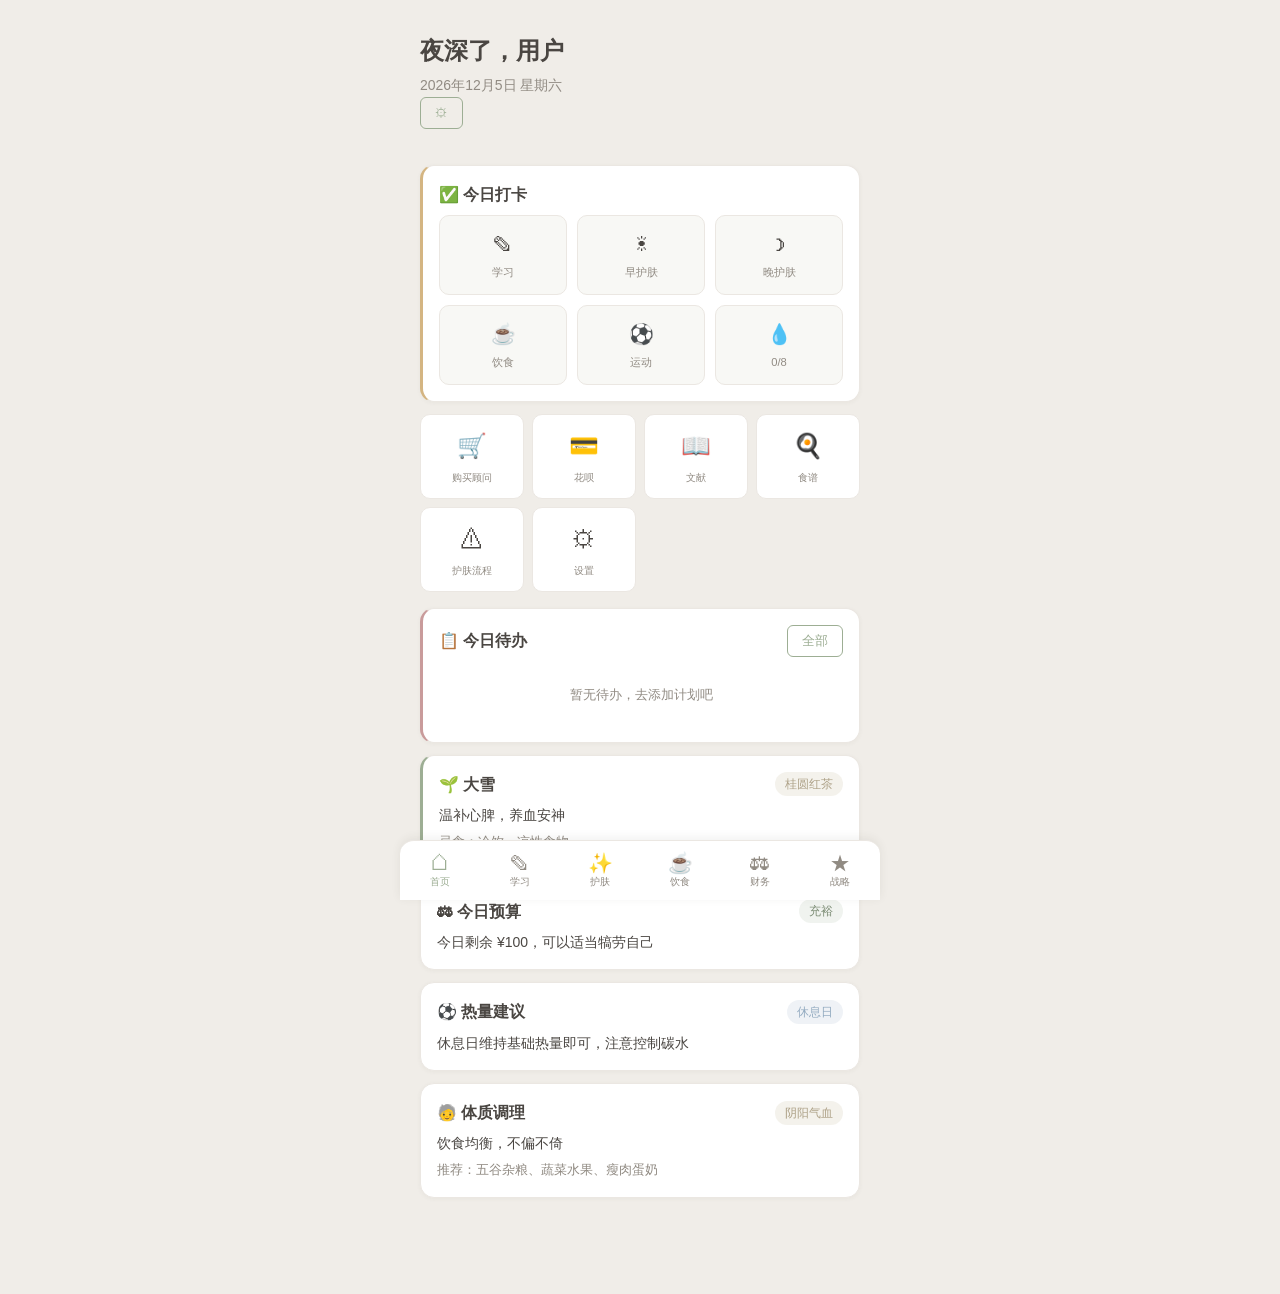
==== index.html @ eb261785 "Update workbench: content data + renderer + sw v8" ====
<!DOCTYPE html>
<html lang="zh-CN">
<head>
  <meta charset="UTF-8">
  <meta name="viewport" content="width=device-width, initial-scale=1.0, maximum-scale=1.0, user-scalable=no, viewport-fit=cover">
  <meta name="theme-color" content="#9DAE94">
  <meta name="apple-mobile-web-app-capable" content="yes">
  <meta name="apple-mobile-web-app-status-bar-style" content="default">
  <meta name="apple-mobile-web-app-title" content="工作台">
  <meta name="description" content="个人生活管理工作台 - 集成学习、护肤、饮食、运动、财务与战略规划">
  <link rel="manifest" href="./manifest.json">
  <link rel="icon" type="image/svg+xml" href="data:image/svg+xml,%3Csvg xmlns='http://www.w3.org/2000/svg' viewBox='0 0 192 192'%3E%3Crect width='192' height='192' rx='40' fill='%239DAE94'/%3E%3Cpath d='M96 40 L96 152' stroke='white' stroke-width='8' stroke-linecap='round'/%3E%3Cpath d='M60 76 L96 40 L132 76' stroke='white' stroke-width='8' stroke-linecap='round' stroke-linejoin='round' fill='none'/%3E%3Cpath d='M52 120 L140 120' stroke='white' stroke-width='8' stroke-linecap='round'/%3E%3C/svg%3E">
  <link rel="apple-touch-icon" href="data:image/svg+xml,%3Csvg xmlns='http://www.w3.org/2000/svg' viewBox='0 0 192 192'%3E%3Crect width='192' height='192' rx='40' fill='%239DAE94'/%3E%3Cpath d='M96 40 L96 152' stroke='white' stroke-width='8' stroke-linecap='round'/%3E%3Cpath d='M60 76 L96 40 L132 76' stroke='white' stroke-width='8' stroke-linecap='round' stroke-linejoin='round' fill='none'/%3E%3Cpath d='M52 120 L140 120' stroke='white' stroke-width='8' stroke-linecap='round'/%3E%3C/svg%3E">
  <title>个人工作台</title>
  <link rel="stylesheet" href="./style.css">
</head>
<body>
  <div id="app">
    <div id="app-content"></div>
    <div id="nav-container"></div>
  </div>
  <script src="content-data.js"></script>
  <script src="content-renderer.js"></script>
  <script src="./app.js"></script>
</body>
</html>
---- style.css ----
﻿/**
 * ========================================
 * 个人工作台 PWA - 全局样式（莫兰迪色系）
 * ========================================
 */

/* ============================================
   1. CSS变量 & 基础重置
   ============================================ */
:root {
  /* 莫兰迪浅色系 - 柔和淡雅 */
  --color-primary: #9DAE94;
  --color-primary-light: #B8C7B1;
  --color-primary-dark: #7A8B73;
  --color-primary-alpha: rgba(157, 174, 148, 0.1);
  --color-secondary: #C9BDA1;
  --color-secondary-light: #D9D0BB;
  --color-secondary-dark: #AEA288;
  --color-bg: #F8F8F5;
  --color-card: #FFFFFF;
  --color-text: #4A4642;
  --color-text-secondary: #918B83;
  --color-border: #EBE7E2;
  --color-success: #9DAE94;
  --color-warning: #D4B582;
  --color-danger: #C99B9B;
  --color-info: #92AAC0;
  --radius-card: 14px;
  --radius-normal: 10px;
  --radius-small: 6px;
  --shadow-sm: 0 1px 4px rgba(74,70,66,0.05);
  --shadow-md: 0 4px 14px rgba(74,70,66,0.07);
  --shadow-lg: 0 8px 28px rgba(74,70,66,0.1);
  --font-family: -apple-system, BlinkMacSystemFont, 'Segoe UI', 'PingFang SC',
    'Hiragino Sans GB', 'Microsoft YaHei', 'Helvetica Neue', Helvetica,
    Arial, sans-serif;
  --nav-height: 60px;
  --header-height: 56px;
}

*,
*::before,
*::after {
  box-sizing: border-box;
  margin: 0;
  padding: 0;
}

html {
  font-size: 16px;
  -webkit-text-size-adjust: 100%;
  -webkit-tap-highlight-color: transparent;
  -webkit-overflow-scrolling: touch;
}

body {
  font-family: var(--font-family);
  color: var(--color-text);
  background-color: var(--color-bg);
  line-height: 1.6;
  min-height: 100vh;
  overflow-x: hidden;
  -webkit-font-smoothing: antialiased;
  -moz-osx-font-smoothing: grayscale;
  /* vivo 手机触控优化 */
  overscroll-behavior-y: contain;
  -webkit-user-select: none;
  user-select: none;
}

/* 允许输入框选中文字 */
input, textarea, select {
  -webkit-user-select: auto;
  user-select: auto;
}

/* ============================================
   2. 应用容器 & 布局
   ============================================ */
#app-content {
  padding: 16px;
  padding-bottom: calc(var(--nav-height) + 24px);
  max-width: 480px;
  margin: 0 auto;
  min-height: calc(100vh - var(--nav-height));
}

.page {
  animation: fadeIn 0.25s ease;
}

@keyframes fadeIn {
  from { opacity: 0; transform: translateY(8px); }
  to   { opacity: 1; transform: translateY(0); }
}

/* ============================================
   3. 页面头部
   ============================================ */
.page-header {
  display: flex;
  align-items: center;
  justify-content: space-between;
  margin-bottom: 16px;
  padding: 8px 0;
}

.page-header h2 {
  font-size: 1.25rem;
  font-weight: 600;
  color: var(--color-text);
}

.home-header {
  margin-bottom: 20px;
  padding: 16px 0;
}

.greeting h2 {
  font-size: 1.5rem;
  font-weight: 600;
  color: var(--color-text);
  margin-bottom: 4px;
}

.date-text {
  color: var(--color-text-secondary);
  font-size: 0.875rem;
}

/* ============================================
   4. 卡片样式
   ============================================ */
.card {
  background: var(--color-card);
  border-radius: var(--radius-card);
  padding: 16px;
  margin-bottom: 12px;
  box-shadow: var(--shadow-sm);
  border: 1px solid var(--color-border);
  transition: box-shadow 0.2s ease;
}

.card:active {
  box-shadow: var(--shadow-md);
}

.card-header {
  display: flex;
  align-items: center;
  justify-content: space-between;
  margin-bottom: 8px;
}

.card-title {
  font-size: 1rem;
  font-weight: 600;
  color: var(--color-text);
}

.card-desc {
  font-size: 0.875rem;
  color: var(--color-text);
  line-height: 1.5;
}

.card-note {
  font-size: 0.8rem;
  color: var(--color-text-secondary);
  margin-top: 6px;
}

.card-list {
  display: flex;
  flex-direction: column;
  gap: 12px;
}

/* ============================================
   5. 统计卡片
   ============================================ */
.stat-cards {
  display: grid;
  grid-template-columns: repeat(3, 1fr);
  gap: 10px;
  margin-bottom: 16px;
}

.stat-card {
  background: var(--color-card);
  border-radius: var(--radius-card);
  padding: 14px 10px;
  text-align: center;
  box-shadow: var(--shadow-sm);
  border: 1px solid var(--color-border);
}

.stat-value {
  font-size: 1.375rem;
  font-weight: 700;
  color: var(--color-primary);
  margin-bottom: 4px;
}

.stat-income {
  color: var(--color-primary);
}

.stat-expense {
  color: var(--color-danger);
}

.stat-over {
  color: var(--color-danger) !important;
}

.stat-label {
  font-size: 0.75rem;
  color: var(--color-text-secondary);
}

.stat-bar {
  width: 100%;
  height: 4px;
  background: var(--color-border);
  border-radius: 2px;
  margin-top: 8px;
  overflow: hidden;
}

.stat-bar-fill {
  height: 100%;
  background: var(--color-primary);
  border-radius: 2px;
  transition: width 0.3s ease;
}

/* ============================================
   6. 记录卡片
   ============================================ */
.record-card {
  position: relative;
}

.record-header {
  display: flex;
  align-items: center;
  justify-content: space-between;
  margin-bottom: 6px;
}

.record-title {
  font-size: 0.95rem;
  font-weight: 600;
  color: var(--color-text);
}

.record-title.done {
  text-decoration: line-through;
  color: var(--color-text-secondary);
}

.record-content {
  font-size: 0.85rem;
  color: var(--color-text-secondary);
  line-height: 1.5;
}

.record-date {
  font-size: 0.75rem;
  color: var(--color-text-secondary);
}

.record-amount {
  font-size: 1rem;
  font-weight: 600;
}

.amount-income {
  color: var(--color-primary);
}

.amount-expense {
  color: var(--color-danger);
}

.record-tags {
  display: flex;
  flex-wrap: wrap;
  gap: 6px;
  margin-top: 8px;
}

.record-note {
  font-size: 0.8rem;
  color: var(--color-text-secondary);
  margin-top: 6px;
  padding-top: 6px;
  border-top: 1px dashed var(--color-border);
}

/* ============================================
   7. 标签颜色（莫兰迪色调）
   ============================================ */
.tag {
  display: inline-block;
  padding: 3px 10px;
  border-radius: 20px;
  font-size: 0.75rem;
  font-weight: 500;
  line-height: 1.5;
  white-space: nowrap;
}

/* 茶饮/节气标签 */
.tag-tea {
  background: rgba(201, 189, 161, 0.2);
  color: var(--color-secondary-dark);
}

/* 皮肤状态标签 */
.tag-skin {
  background: rgba(201, 155, 155, 0.18);
  color: #B89090;
}

.tag-skin-condition {
  background: var(--color-border);
  color: var(--color-text-secondary);
  cursor: pointer;
  transition: all 0.2s;
}

.tag-skin-condition:hover,
.tag-skin-condition.active {
  background: rgba(201, 155, 155, 0.2);
  color: var(--color-danger);
}

.tag-skin-condition-small {
  background: rgba(201, 155, 155, 0.15);
  color: #B89090;
}

/* 学习标签 */
.tag-study {
  background: rgba(146, 170, 192, 0.15);
  color: var(--color-info);
}

.tag-progress {
  background: rgba(157, 174, 148, 0.15);
  color: var(--color-primary-dark);
}

/* 运动/热量标签 */
.tag-exercise {
  background: rgba(157, 174, 148, 0.15);
  color: var(--color-primary-dark);
}

.tag-cal {
  background: rgba(212, 181, 130, 0.15);
  color: var(--color-warning);
}

/* 饮水标签 */
.tag-water {
  background: rgba(146, 170, 192, 0.15);
  color: var(--color-info);
}

/* 财务标签 */
.tag-expense {
  background: rgba(201, 155, 155, 0.15);
  color: var(--color-danger);
}

.tag-income {
  background: rgba(157, 174, 148, 0.15);
  color: var(--color-primary-dark);
}

.tag-category {
  background: var(--color-border);
  color: var(--color-text-secondary);
}

.tag-date-small {
  background: rgba(235, 231, 226, 0.5);
  color: var(--color-text-secondary);
}

/* 预算状态标签 */
.tag-good {
  background: rgba(157, 174, 148, 0.15);
  color: var(--color-primary-dark);
}

.tag-normal {
  background: rgba(146, 170, 192, 0.15);
  color: var(--color-info);
}

.tag-caution {
  background: rgba(212, 181, 130, 0.15);
  color: var(--color-warning);
}

.tag-warning {
  background: rgba(201, 155, 155, 0.15);
  color: var(--color-danger);
}

/* 体质标签 */
.tag-constitution {
  background: rgba(201, 189, 161, 0.2);
  color: var(--color-secondary-dark);
}

/* 信息标签 */
.tag-info {
  background: rgba(146, 170, 192, 0.15);
  color: var(--color-info);
}

/* 优先级标签 */
.tag-priority-high {
  background: rgba(201, 155, 155, 0.15);
  color: var(--color-danger);
}

.tag-priority-medium {
  background: rgba(212, 181, 130, 0.15);
  color: var(--color-warning);
}

.tag-priority-low {
  background: rgba(157, 174, 148, 0.15);
  color: var(--color-primary-dark);
}

/* 标签组 */
.tag-group {
  display: flex;
  flex-wrap: wrap;
  gap: 8px;
  margin-top: 10px;
}

/* ============================================
   8. 按钮样式
   ============================================ */
.btn {
  display: inline-flex;
  align-items: center;
  justify-content: center;
  gap: 4px;
  padding: 10px 20px;
  border: none;
  border-radius: var(--radius-normal);
  font-size: 0.875rem;
  font-weight: 500;
  cursor: pointer;
  transition: all 0.2s ease;
  font-family: var(--font-family);
  line-height: 1.4;
  white-space: nowrap;
  user-select: none;
}

.btn:active {
  transform: scale(0.97);
}

.btn-sm {
  padding: 6px 14px;
  font-size: 0.8rem;
  border-radius: var(--radius-small);
}

.btn-primary {
  background: var(--color-primary);
  color: #FFFFFF;
}

.btn-primary:hover {
  background: var(--color-primary-dark);
}

.btn-default {
  background: var(--color-bg);
  color: var(--color-text);
  border: 1px solid var(--color-border);
}

.btn-default:hover {
  background: var(--color-border);
}

.btn-outline {
  background: transparent;
  color: var(--color-primary);
  border: 1px solid var(--color-primary);
}

.btn-outline:hover {
  background: var(--color-primary-alpha);
}

.btn-danger {
  background: var(--color-danger);
  color: #FFFFFF;
}

.btn-danger:hover {
  background: #B07878;
}

.btn-delete {
  background: none;
  border: none;
  color: var(--color-text-secondary);
  font-size: 1rem;
  cursor: pointer;
  padding: 4px 8px;
  border-radius: var(--radius-small);
  transition: color 0.2s;
  font-family: var(--font-family);
}

.btn-delete:hover {
  color: var(--color-danger);
}

/* ============================================
   9. 输入框 / 表单样式
   ============================================ */
.form-group {
  margin-bottom: 14px;
}

.form-label {
  display: block;
  font-size: 0.85rem;
  font-weight: 500;
  color: var(--color-text);
  margin-bottom: 6px;
}

.form-label .required {
  color: var(--color-danger);
}

.form-control {
  width: 100%;
  padding: 10px 14px;
  border: 1px solid var(--color-border);
  border-radius: var(--radius-normal);
  font-size: 0.875rem;
  color: var(--color-text);
  background: var(--color-bg);
  font-family: var(--font-family);
  transition: border-color 0.2s, box-shadow 0.2s;
  outline: none;
  -webkit-appearance: none;
}

.form-control:focus {
  border-color: var(--color-primary);
  box-shadow: 0 0 0 3px var(--color-primary-alpha);
}

.form-control::placeholder {
  color: var(--color-text-secondary);
  opacity: 0.6;
}

select.form-control {
  cursor: pointer;
}

textarea.form-control {
  resize: vertical;
  min-height: 60px;
}

/* ============================================
   10. 底部导航栏
   ============================================ */
.bottom-nav {
  position: fixed;
  bottom: 0;
  left: 0;
  right: 0;
  height: var(--nav-height);
  background: var(--color-card);
  display: flex;
  align-items: center;
  justify-content: space-around;
  box-shadow: 0 -2px 10px rgba(61,58,54,0.08);
  border-top: 1px solid var(--color-border);
  z-index: 1000;
  padding-bottom: env(safe-area-inset-bottom, 0);
}

.nav-item {
  display: flex;
  flex-direction: column;
  align-items: center;
  justify-content: center;
  gap: 3px;
  flex: 1;
  height: 100%;
  cursor: pointer;
  transition: all 0.2s ease;
  color: var(--color-text-secondary);
  text-decoration: none;
  -webkit-tap-highlight-color: transparent;
}

.nav-item:active {
  transform: scale(0.92);
}

.nav-item.active {
  color: var(--color-primary);
}

.nav-icon {
  font-size: 1.25rem;
  line-height: 1;
}

.nav-label {
  font-size: 0.65rem;
  font-weight: 500;
  line-height: 1.2;
}

/* ============================================
   11. Toast 提示
   ============================================ */
.toast-container {
  position: fixed;
  top: 16px;
  left: 50%;
  transform: translateX(-50%);
  z-index: 10000;
  display: flex;
  flex-direction: column;
  align-items: center;
  gap: 8px;
  pointer-events: none;
  max-width: 480px;
  width: 90%;
}

.toast {
  display: flex;
  align-items: center;
  gap: 8px;
  padding: 12px 20px;
  border-radius: var(--radius-normal);
  background: var(--color-card);
  box-shadow: var(--shadow-lg);
  font-size: 0.875rem;
  color: var(--color-text);
  pointer-events: auto;
  opacity: 0;
  transform: translateY(-12px);
  transition: all 0.3s ease;
  border-left: 4px solid var(--color-info);
}

.toast.show {
  opacity: 1;
  transform: translateY(0);
}

.toast-success {
  border-left-color: var(--color-success);
}

.toast-error {
  border-left-color: var(--color-danger);
}

.toast-warning {
  border-left-color: var(--color-warning);
}

.toast-info {
  border-left-color: var(--color-info);
}

.toast-icon {
  font-size: 1rem;
  flex-shrink: 0;
}

.toast-text {
  line-height: 1.4;
}

/* ============================================
   12. Modal 弹窗
   ============================================ */
.modal-overlay {
  position: fixed;
  top: 0;
  left: 0;
  right: 0;
  bottom: 0;
  background: rgba(61, 58, 54, 0.45);
  z-index: 9000;
  display: flex;
  align-items: center;
  justify-content: center;
  padding: 20px;
  opacity: 0;
  transition: opacity 0.25s ease;
}

.modal-overlay.show {
  opacity: 1;
}

.modal-box {
  background: var(--color-card);
  border-radius: var(--radius-card);
  width: 100%;
  max-width: 380px;
  max-height: 80vh;
  overflow-y: auto;
  box-shadow: var(--shadow-lg);
  transform: scale(0.92) translateY(20px);
  transition: transform 0.25s ease;
}

.modal-overlay.show .modal-box {
  transform: scale(1) translateY(0);
}

.modal-header {
  display: flex;
  align-items: center;
  justify-content: space-between;
  padding: 16px 20px 12px;
  border-bottom: 1px solid var(--color-border);
}

.modal-title {
  font-size: 1.05rem;
  font-weight: 600;
  color: var(--color-text);
}

.modal-close {
  background: none;
  border: none;
  font-size: 1.5rem;
  color: var(--color-text-secondary);
  cursor: pointer;
  padding: 0 4px;
  line-height: 1;
  transition: color 0.2s;
}

.modal-close:hover {
  color: var(--color-text);
}

.modal-body {
  padding: 16px 20px;
  font-size: 0.9rem;
  line-height: 1.6;
  color: var(--color-text);
}

.modal-footer {
  display: flex;
  justify-content: flex-end;
  gap: 10px;
  padding: 12px 20px 16px;
  border-top: 1px solid var(--color-border);
}

.modal-danger .modal-footer {
  flex-direction: row-reverse;
}

.modal-form .form-group:first-child {
  margin-top: 0;
}

.modal-form .form-group:last-child {
  margin-bottom: 0;
}

/* ============================================
   13. 进度条
   ============================================ */
.progress-bar {
  width: 100%;
  height: 8px;
  background: var(--color-border);
  border-radius: 4px;
  overflow: hidden;
  margin-top: 10px;
}

.progress-fill {
  height: 100%;
  background: linear-gradient(90deg, var(--color-primary-light), var(--color-primary));
  border-radius: 4px;
  transition: width 0.4s ease;
}

/* ============================================
   14. 里程碑 & 计划卡片
   ============================================ */
.milestone-card {
  position: relative;
}

.milestone-list {
  list-style: none;
  margin-top: 10px;
  padding: 0;
}

.milestone-list li {
  padding: 6px 0;
  font-size: 0.85rem;
  color: var(--color-text-secondary);
  border-bottom: 1px dashed var(--color-border);
}

.milestone-list li:last-child {
  border-bottom: none;
}

.milestone-list li.done {
  text-decoration: line-through;
  opacity: 0.6;
}

.plan-card {
  display: flex;
  align-items: flex-start;
  gap: 12px;
}

.plan-check {
  font-size: 1.25rem;
  color: var(--color-text-secondary);
  cursor: pointer;
  flex-shrink: 0;
  padding-top: 2px;
  user-select: none;
  transition: color 0.2s;
}

.plan-check:hover {
  color: var(--color-primary);
}

.plan-content {
  flex: 1;
  min-width: 0;
}

.plan-content .record-tags {
  margin-top: 6px;
}

/* ============================================
   15. 空状态
   ============================================ */
.empty-state {
  text-align: center;
  padding: 40px 20px;
  color: var(--color-text-secondary);
  font-size: 0.875rem;
}

.empty-state::before {
  content: '';
  display: block;
  width: 64px;
  height: 64px;
  margin: 0 auto 16px;
  background: var(--color-border);
  border-radius: 50%;
  opacity: 0.5;
}

/* ============================================
   16. 饮食 - 用餐项
   ============================================ */
.meal-item {
  display: flex;
  align-items: center;
  gap: 10px;
  padding: 6px 0;
  font-size: 0.85rem;
  border-bottom: 1px solid rgba(235, 231, 226, 0.5);
}

.meal-item:last-child {
  border-bottom: none;
}

.meal-time {
  flex-shrink: 0;
  color: var(--color-text-secondary);
  font-size: 0.8rem;
  min-width: 70px;
}

.meal-foods {
  flex: 1;
  min-width: 0;
  color: var(--color-text);
}

.meal-cal {
  flex-shrink: 0;
  color: var(--color-warning);
  font-weight: 500;
  font-size: 0.8rem;
}

/* ============================================
   17. 联动建议
   ============================================ */
.advice-box {
  margin-top: 12px;
  padding: 12px;
  background: var(--color-primary-alpha);
  border-radius: var(--radius-normal);
  font-size: 0.85rem;
  line-height: 1.8;
  color: var(--color-text);
}

.advice-box strong {
  color: var(--color-primary-dark);
}

/* ============================================
   18. 战略导航
   ============================================ */
.strategy-nav {
  display: grid;
  grid-template-columns: repeat(2, 1fr);
  gap: 10px;
  margin-bottom: 20px;
}

.strategy-nav .btn {
  padding: 12px 10px;
  font-size: 0.85rem;
}

/* ============================================
   19. 空白页头部（首页特殊样式）
   ============================================ */
.home-page .card:first-child {
  border-left: 3px solid var(--color-secondary);
}

.home-page .card:nth-child(2) {
  border-left: 3px solid var(--color-warning);
}

.home-page .card:nth-child(3) {
  border-left: 3px solid var(--color-info);
}

.home-page .card:nth-child(4) {
  border-left: 3px solid var(--color-danger);
}

.home-page .card:nth-child(5) {
  border-left: 3px solid var(--color-primary);
}

/* ============================================
   20. 滚动条美化
   ============================================ */
::-webkit-scrollbar {
  width: 4px;
}

::-webkit-scrollbar-track {
  background: transparent;
}

::-webkit-scrollbar-thumb {
  background: var(--color-border);
  border-radius: 2px;
}

::-webkit-scrollbar-thumb:hover {
  background: var(--color-text-secondary);
}

/* ============================================
   21. 响应式 / 移动端适配
   ============================================ */
@media (max-width: 480px) {
  #app-content {
    padding: 12px;
  }

  .stat-cards {
    gap: 8px;
  }

  .stat-card {
    padding: 10px 6px;
  }

  .stat-value {
    font-size: 1.1rem;
  }

  .card {
    padding: 14px;
  }

  .nav-label {
    font-size: 0.6rem;
  }

  .modal-box {
    max-width: 100%;
  }
}

@media (min-width: 481px) {
  body {
    background: #F0EDE8;
  }

  #app-content {
    padding: 20px;
  }

  .bottom-nav {
    max-width: 480px;
    left: 50%;
    transform: translateX(-50%);
    border-radius: var(--radius-card) var(--radius-card) 0 0;
  }
}

/* ============================================
   21b. 高分屏适配（vivo S30 Pro mini 1.5K等）
   ============================================ */
@media (-webkit-min-device-pixel-ratio: 2.5), (min-resolution: 240dpi) {
  .stat-value {
    font-weight: 700;
  }

  .card {
    border-width: 0.5px;
  }

  .form-control {
    border-width: 0.5px;
  }

  .comparison-table-wide {
    min-width: 540px;
  }

  .cmp-cell {
    min-width: 95px;
  }
}

/* ============================================
   22. 安全区域适配（刘海屏/挖孔屏 - vivo等）
   ============================================ */
@supports (padding: env(safe-area-inset-bottom)) {
  .bottom-nav {
    padding-bottom: env(safe-area-inset-bottom);
    height: calc(var(--nav-height) + env(safe-area-inset-bottom));
  }

  #app-content {
    padding-bottom: calc(var(--nav-height) + env(safe-area-inset-bottom) + 24px);
  }
}

/* 顶部安全区域适配（状态栏） */
@supports (padding-top: env(safe-area-inset-top)) {
  #app-content {
    padding-top: calc(16px + env(safe-area-inset-top));
  }

  .toast-container {
    top: calc(16px + env(safe-area-inset-top));
  }
}

/* ============================================
   23. 辅助类
   ============================================ */
.text-center { text-align: center; }
.text-right  { text-align: right; }
.text-muted  { color: var(--color-text-secondary); }
.mt-8  { margin-top: 8px; }
.mt-16 { margin-top: 16px; }
.mb-8  { margin-bottom: 8px; }
.mb-16 { margin-bottom: 16px; }
.gap-8 { gap: 8px; }
.flex  { display: flex; }
.flex-col { flex-direction: column; }
.items-center { align-items: center; }
.justify-between { justify-content: space-between; }
.flex-1 { flex: 1; }


/* ============================================
   24. 引导页样式
   ============================================ */
.onboarding-page {
  max-width: 480px;
  margin: 0 auto;
}

.onboarding-hero {
  text-align: center;
  padding: 32px 16px 24px;
}

.onboarding-icon {
  font-size: 3rem;
  margin-bottom: 12px;
}

.onboarding-hero h2 {
  font-size: 1.5rem;
  font-weight: 600;
  margin-bottom: 8px;
  color: var(--color-text);
}

.onboarding-hero p {
  font-size: 0.875rem;
  color: var(--color-text-secondary);
  line-height: 1.6;
}

.tag-constitution-option {
  cursor: pointer;
  transition: all 0.2s;
}

.tag-constitution-option.active {
  background: var(--color-primary);
  color: #fff;
}

.btn-block {
  width: 100%;
  padding: 12px;
  margin-top: 8px;
}


/* ============================================
   25. 首页打卡卡片
   ============================================ */
.checkin-card {
  background: var(--color-card);
}

.checkin-grid {
  display: grid;
  grid-template-columns: repeat(3, 1fr);
  gap: 10px;
}

.checkin-item {
  display: flex;
  flex-direction: column;
  align-items: center;
  gap: 4px;
  padding: 12px 6px;
  border-radius: var(--radius-normal);
  background: var(--color-bg);
  border: 1px solid var(--color-border);
  cursor: pointer;
  transition: all 0.2s;
}

.checkin-item:active {
  transform: scale(0.95);
}

.checkin-item.done {
  background: rgba(157, 174, 148, 0.12);
  border-color: var(--color-primary);
}

.checkin-icon {
  font-size: 1.25rem;
}

.checkin-item.done .checkin-icon {
  color: var(--color-primary);
}

.checkin-label {
  font-size: 0.7rem;
  color: var(--color-text-secondary);
}

.checkin-item.done .checkin-label {
  color: var(--color-primary);
  font-weight: 500;
}


/* ============================================
   26. 快速入口
   ============================================ */
.quick-links {
  display: grid;
  grid-template-columns: repeat(4, 1fr);
  gap: 8px;
  margin-bottom: 16px;
}

.quick-link {
  display: flex;
  flex-direction: column;
  align-items: center;
  gap: 4px;
  padding: 12px 4px;
  border-radius: var(--radius-normal);
  background: var(--color-card);
  border: 1px solid var(--color-border);
  cursor: pointer;
  transition: all 0.2s;
}

.quick-link:active {
  transform: scale(0.95);
}

.quick-link-icon {
  font-size: 1.5rem;
}

.quick-link-label {
  font-size: 0.65rem;
  color: var(--color-text-secondary);
}


/* ============================================
   27. 待办列表
   ============================================ */
.todo-item {
  display: flex;
  align-items: center;
  gap: 10px;
  padding: 8px 0;
  border-bottom: 1px solid rgba(235, 231, 226, 0.5);
}

.todo-item:last-child {
  border-bottom: none;
}

.todo-dot {
  width: 8px;
  height: 8px;
  border-radius: 50%;
  flex-shrink: 0;
}

.todo-dot.tag-priority-high { background: var(--color-danger); }
.todo-dot.tag-priority-medium { background: var(--color-warning); }
.todo-dot.tag-priority-low { background: var(--color-primary); }

.todo-text {
  font-size: 0.875rem;
  color: var(--color-text);
}

.empty-state-sm {
  text-align: center;
  padding: 20px 10px;
  color: var(--color-text-secondary);
  font-size: 0.8rem;
}


/* ============================================
   28. 护肤模块新样式
   ============================================ */
.skincare-period-grid {
  display: grid;
  grid-template-columns: 1fr 1fr;
  gap: 10px;
}

.skincare-period {
  display: flex;
  flex-direction: column;
  align-items: center;
  gap: 4px;
  padding: 16px 8px;
  border-radius: var(--radius-normal);
  background: var(--color-bg);
  border: 1px solid var(--color-border);
  cursor: pointer;
  transition: all 0.2s;
}

.skincare-period:active { transform: scale(0.95); }

.skincare-period.done {
  background: rgba(157, 174, 148, 0.12);
  border-color: var(--color-primary);
}

.period-icon {
  font-size: 1.5rem;
}

.period-label {
  font-size: 0.85rem;
  font-weight: 500;
}

.period-status {
  font-size: 0.7rem;
  color: var(--color-text-secondary);
}

.skincare-period.done .period-status {
  color: var(--color-primary);
}

.acne-emergency-card {
  border-left: 3px solid var(--color-danger);
}

.acne-steps {
  display: flex;
  flex-direction: column;
  gap: 6px;
}

.acne-step {
  font-size: 0.8rem;
  color: var(--color-text);
  padding: 4px 0;
}

.routine-step {
  display: flex;
  align-items: center;
  gap: 10px;
  padding: 8px 0;
  border-bottom: 1px solid rgba(235, 231, 226, 0.5);
}

.routine-step:last-child { border-bottom: none; }

.step-num {
  width: 24px;
  height: 24px;
  border-radius: 50%;
  background: var(--color-primary-alpha);
  color: var(--color-primary-dark);
  font-size: 0.75rem;
  font-weight: 600;
  display: flex;
  align-items: center;
  justify-content: center;
  flex-shrink: 0;
}

.step-text {
  flex: 1;
  font-size: 0.85rem;
}


/* ============================================
   29. 运动模块新样式
   ============================================ */
.plan-toggle {
  display: flex;
  gap: 6px;
}

.exercise-recommend-list {
  display: flex;
  flex-direction: column;
  gap: 8px;
}

.exercise-recommend-item {
  display: flex;
  align-items: center;
  justify-content: space-between;
  padding: 8px 0;
  border-bottom: 1px solid rgba(235, 231, 226, 0.5);
}

.exercise-recommend-item:last-child { border-bottom: none; }

.exercise-name {
  font-weight: 500;
  font-size: 0.875rem;
  margin-right: 8px;
}

.exercise-desc {
  font-size: 0.75rem;
  color: var(--color-text-secondary);
}

.stat-cards-2 {
  grid-template-columns: repeat(2, 1fr);
}


/* ============================================
   30. 财务模块新样式
   ============================================ */
.finance-summary {
  display: flex;
  flex-direction: column;
  gap: 8px;
}

.finance-summary-item {
  display: flex;
  justify-content: space-between;
  align-items: center;
  padding: 6px 0;
  border-bottom: 1px solid rgba(235, 231, 226, 0.5);
}

.finance-summary-item:last-child { border-bottom: none; }

.finance-label {
  font-size: 0.825rem;
  color: var(--color-text-secondary);
}

.finance-value {
  font-size: 0.9rem;
  font-weight: 600;
}

.huabei-settings p {
  font-size: 0.85rem;
  padding: 4px 0;
  color: var(--color-text);
}

.huabei-warning {
  color: var(--color-danger) !important;
  font-weight: 500;
}


/* ============================================
   31. 购买顾问样式
   ============================================ */
.purchase-intro-card {
  border-left: 3px solid var(--color-primary);
}

.purchase-result {
  display: flex;
  flex-direction: column;
  gap: 12px;
}

.result-score-card {
  display: flex;
  align-items: center;
  gap: 16px;
}

.result-score-icon {
  width: 48px;
  height: 48px;
  border-radius: 50%;
  display: flex;
  align-items: center;
  justify-content: center;
  font-size: 1.5rem;
  font-weight: 700;
  flex-shrink: 0;
}

.result-score-icon.good {
  background: rgba(157, 174, 148, 0.2);
  color: var(--color-primary-dark);
}

.result-score-icon.caution {
  background: rgba(212, 181, 130, 0.2);
  color: var(--color-warning);
}

.result-score-icon.warning {
  background: rgba(201, 155, 155, 0.2);
  color: var(--color-danger);
}

.result-score-text h3 {
  font-size: 1.1rem;
  font-weight: 600;
  margin-bottom: 4px;
}

.reasons-list {
  display: flex;
  flex-direction: column;
  gap: 6px;
}

.reason-against {
  font-size: 0.85rem;
  color: var(--color-text);
  padding: 4px 0;
  line-height: 1.5;
}

.reason-for {
  font-size: 0.85rem;
  color: var(--color-primary-dark);
  padding: 4px 0;
  line-height: 1.5;
}

.alternatives-card {
  border-left: 3px solid var(--color-secondary);
}

.alternative-item {
  padding: 12px 0;
  border-bottom: 1px solid rgba(235, 231, 226, 0.5);
}

.alternative-item:last-child { border-bottom: none; }

.alternative-header {
  display: flex;
  justify-content: space-between;
  align-items: center;
  margin-bottom: 4px;
}

.alternative-name {
  font-weight: 500;
  font-size: 0.9rem;
}

.alternative-desc {
  font-size: 0.8rem;
  color: var(--color-text-secondary);
  margin-bottom: 6px;
}

.alternative-price {
  display: flex;
  gap: 12px;
}

.price-original {
  font-size: 0.8rem;
  color: var(--color-text-secondary);
  text-decoration: line-through;
}

.price-suggested {
  font-size: 0.85rem;
  font-weight: 600;
  color: var(--color-primary-dark);
}

.price-save-rate {
  font-size: 0.75rem;
  color: var(--color-secondary-dark);
  background: rgba(201, 189, 161, 0.2);
  padding: 2px 8px;
  border-radius: 10px;
}

.alt-top-pick {
  background: rgba(157, 174, 148, 0.06);
  border-radius: var(--radius-normal);
  padding: 12px;
  margin: 4px 0;
}

.alt-detail-grid {
  display: grid;
  grid-template-columns: 1fr 1fr;
  gap: 8px;
  margin: 8px 0;
}

.alt-detail {
  display: flex;
  flex-direction: column;
  gap: 2px;
}

.alt-detail-label {
  font-size: 0.72rem;
  color: var(--color-text-secondary);
}

.alt-detail-val {
  font-size: 0.8rem;
  color: var(--color-text);
  font-weight: 500;
}

.alt-pros-cons {
  display: grid;
  grid-template-columns: 1fr 1fr;
  gap: 12px;
  margin-top: 6px;
}

.alt-pros, .alt-cons {
  display: flex;
  flex-direction: column;
  gap: 2px;
}

.alt-pros-label {
  font-size: 0.75rem;
  font-weight: 600;
  color: var(--color-primary-dark);
  margin-bottom: 2px;
}

.alt-cons-label {
  font-size: 0.75rem;
  font-weight: 600;
  color: var(--color-danger);
  margin-bottom: 2px;
}

.alt-pros ul, .alt-cons ul {
  list-style: none;
  padding: 0;
  margin: 0;
}

.alt-pros li, .alt-cons li {
  font-size: 0.75rem;
  color: var(--color-text-secondary);
  line-height: 1.5;
  padding: 1px 0;
}

.alt-pros li::before {
  content: '+ ';
  color: var(--color-primary);
}

.alt-cons li::before {
  content: '- ';
  color: var(--color-danger);
}

.comparison-col-best {
  background: rgba(157, 174, 148, 0.08);
  border-radius: var(--radius-small);
  font-weight: 500;
}

.comparison-row-final {
  margin-top: 4px;
  border-top: 2px solid var(--color-border);
  padding-top: 10px;
}

.final-advice-card {
  border-left: 3px solid var(--color-primary);
  background: rgba(157, 174, 148, 0.05);
}

.desire-warning-card {
  border-left: 3px solid var(--color-danger);
  background: rgba(201, 155, 155, 0.05);
}

.desire-warning-card .card-title {
  color: var(--color-danger);
}

.comparison-card {
  overflow-x: auto;
}

.comparison-table {
  display: flex;
  flex-direction: column;
  gap: 0;
}

.comparison-row {
  display: flex;
  padding: 8px 0;
  border-bottom: 1px solid rgba(235, 231, 226, 0.5);
  font-size: 0.85rem;
}

.comparison-row:last-child { border-bottom: none; }

.comparison-header {
  font-weight: 600;
  background: var(--color-bg);
  border-radius: var(--radius-small);
  margin-bottom: 4px;
}

.comparison-label {
  flex: 1;
  color: var(--color-text-secondary);
}

.comparison-col {
  flex: 1;
  text-align: center;
}

/* 全面对比表 - 横向滚动版 */
.comparison-table-scroll {
  overflow-x: auto;
  -webkit-overflow-scrolling: touch;
  margin: 0 -4px;
  padding: 0 4px;
}

.comparison-table-wide {
  min-width: 520px;
  display: flex;
  flex-direction: column;
}

.cmp-row {
  display: flex;
  padding: 8px 0;
  border-bottom: 1px solid rgba(235, 231, 226, 0.5);
  font-size: 0.78rem;
  line-height: 1.5;
}

.cmp-row:last-child { border-bottom: none; }

.cmp-header {
  font-weight: 600;
  background: var(--color-bg);
  border-radius: var(--radius-small);
  margin-bottom: 4px;
  padding: 10px 0;
}

.cmp-cell {
  flex: 1;
  min-width: 90px;
  text-align: center;
  padding: 2px 4px;
  display: flex;
  flex-direction: column;
  align-items: center;
  gap: 3px;
}

.cmp-label {
  flex: 0 0 70px;
  min-width: 70px;
  text-align: left;
  color: var(--color-text-secondary);
  font-weight: 500;
  padding-left: 4px;
}

.cmp-best {
  background: rgba(157, 174, 148, 0.08);
  border-radius: var(--radius-small);
}

.cmp-warn {
  background: rgba(201, 155, 155, 0.06);
  border-radius: var(--radius-small);
}

.cmp-name {
  font-weight: 600;
  font-size: 0.8rem;
  color: var(--color-text);
}

.cmp-price {
  font-weight: 700;
  font-size: 0.95rem;
  color: var(--color-primary-dark);
}

.cmp-row-final {
  margin-top: 4px;
  border-top: 2px solid var(--color-border);
  padding-top: 10px;
}

.purchase-actions {
  margin-top: 8px;
}

.purchase-reasons {
  margin-top: 8px;
}

.section-title {
  font-size: 0.9rem;
  font-weight: 600;
  margin-bottom: 8px;
  color: var(--color-text);
}


/* ============================================
   32. 学习模块新样式
   ============================================ */
.week-progress-list {
  display: flex;
  flex-direction: column;
  gap: 6px;
}

.week-progress-item {
  display: flex;
  align-items: center;
  gap: 10px;
  padding: 8px;
  border-radius: var(--radius-small);
  background: var(--color-bg);
  font-size: 0.85rem;
}

.week-progress-item.done {
  opacity: 0.5;
  text-decoration: line-through;
}

.week-progress-item.current {
  background: rgba(157, 174, 148, 0.12);
  border: 1px solid var(--color-primary);
}

.week-num {
  font-weight: 700;
  color: var(--color-primary-dark);
  flex-shrink: 0;
  font-size: 0.8rem;
}

.week-title {
  flex: 1;
}

.week-status {
  font-size: 0.75rem;
  color: var(--color-text-secondary);
}

.week-card {
  border-left: 3px solid var(--color-border);
}

.week-current {
  border-left-color: var(--color-primary);
}


/* ============================================
   33. 设置页面样式
   ============================================ */
.settings-list {
  display: flex;
  flex-direction: column;
  gap: 0;
}

.settings-item {
  display: flex;
  justify-content: space-between;
  align-items: center;
  padding: 10px 0;
  border-bottom: 1px solid rgba(235, 231, 226, 0.5);
}

.settings-item:last-child { border-bottom: none; }

.settings-label {
  font-size: 0.85rem;
  color: var(--color-text-secondary);
}

.settings-value {
  font-size: 0.875rem;
  font-weight: 500;
  color: var(--color-text);
}


/* ============================================
   34. 表单复选框样式
   ============================================ */
.form-check-group {
  margin-bottom: 14px;
}

.checkbox-list {
  display: flex;
  flex-wrap: wrap;
  gap: 8px;
}

.checkbox-item {
  display: flex;
  align-items: center;
  gap: 4px;
  font-size: 0.85rem;
  cursor: pointer;
  padding: 4px 8px;
  border-radius: var(--radius-small);
  background: var(--color-bg);
  border: 1px solid var(--color-border);
}

.checkbox-item input {
  margin: 0;
}
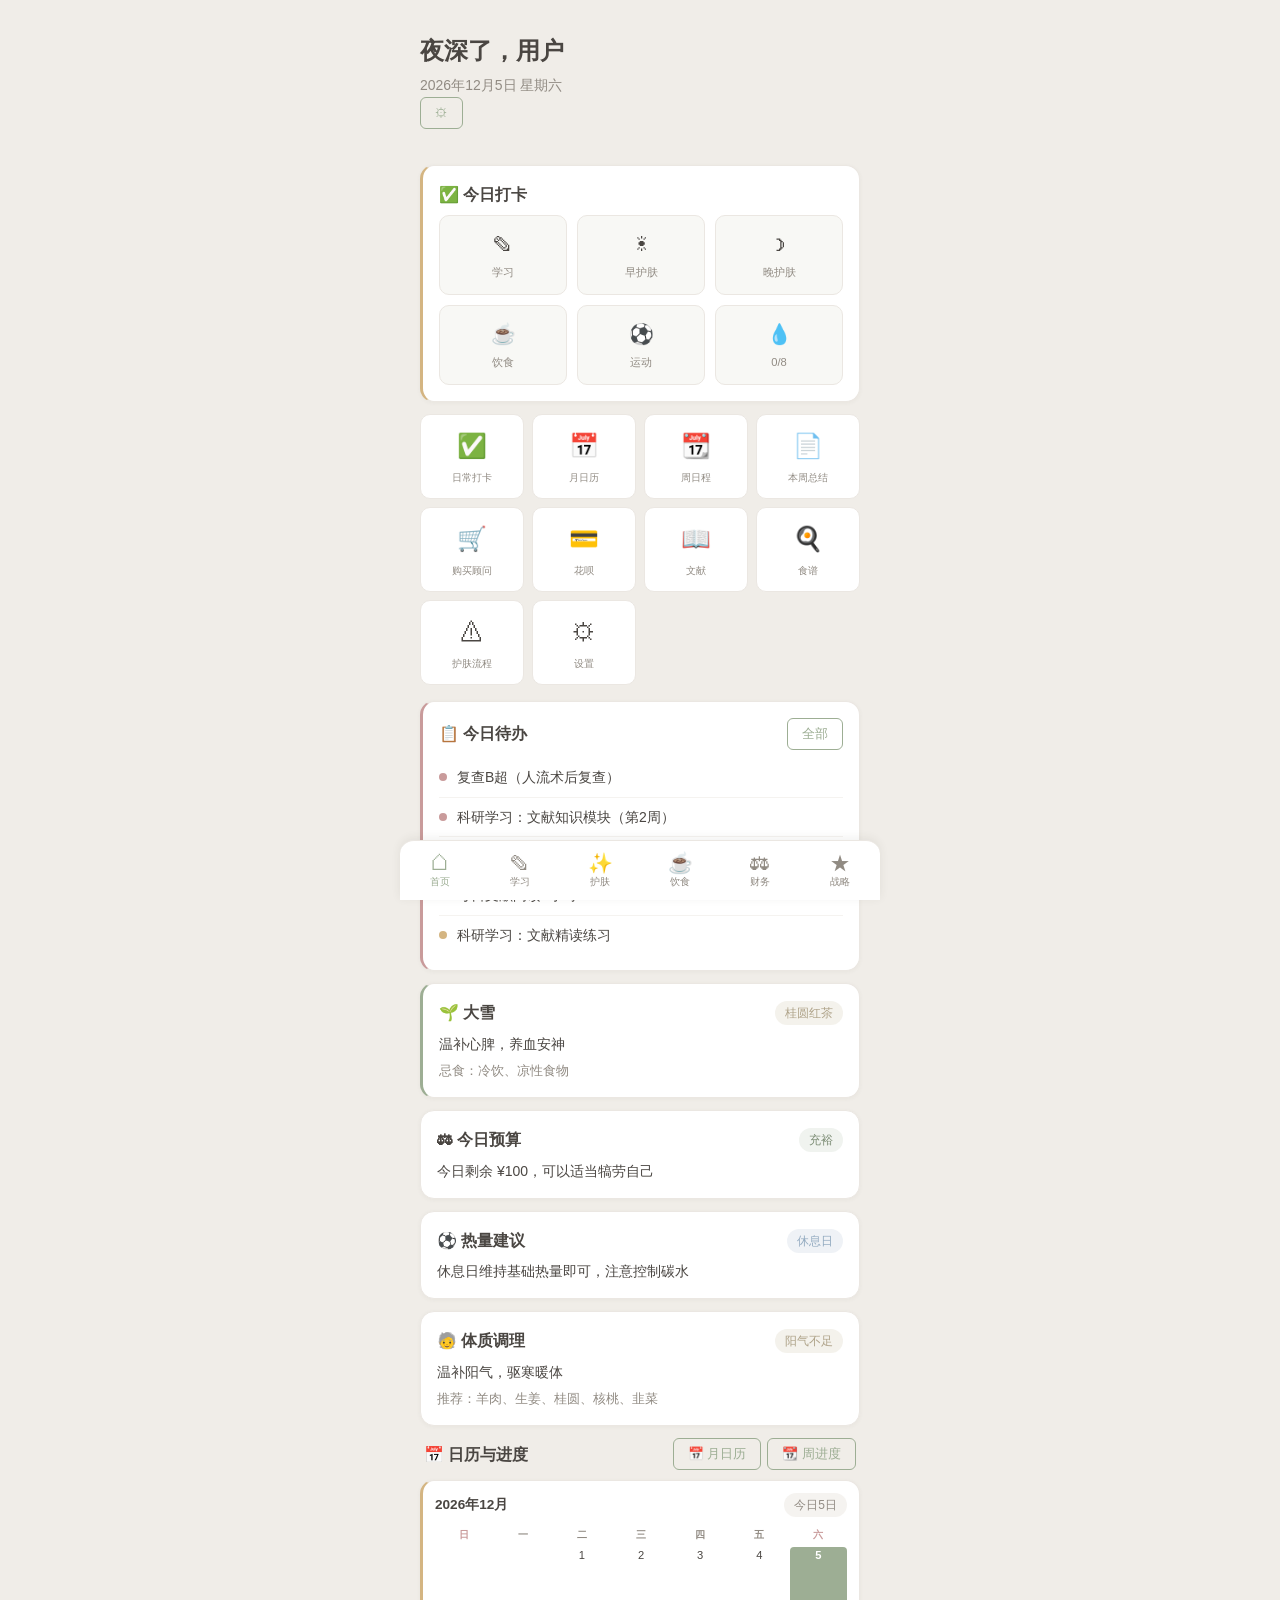
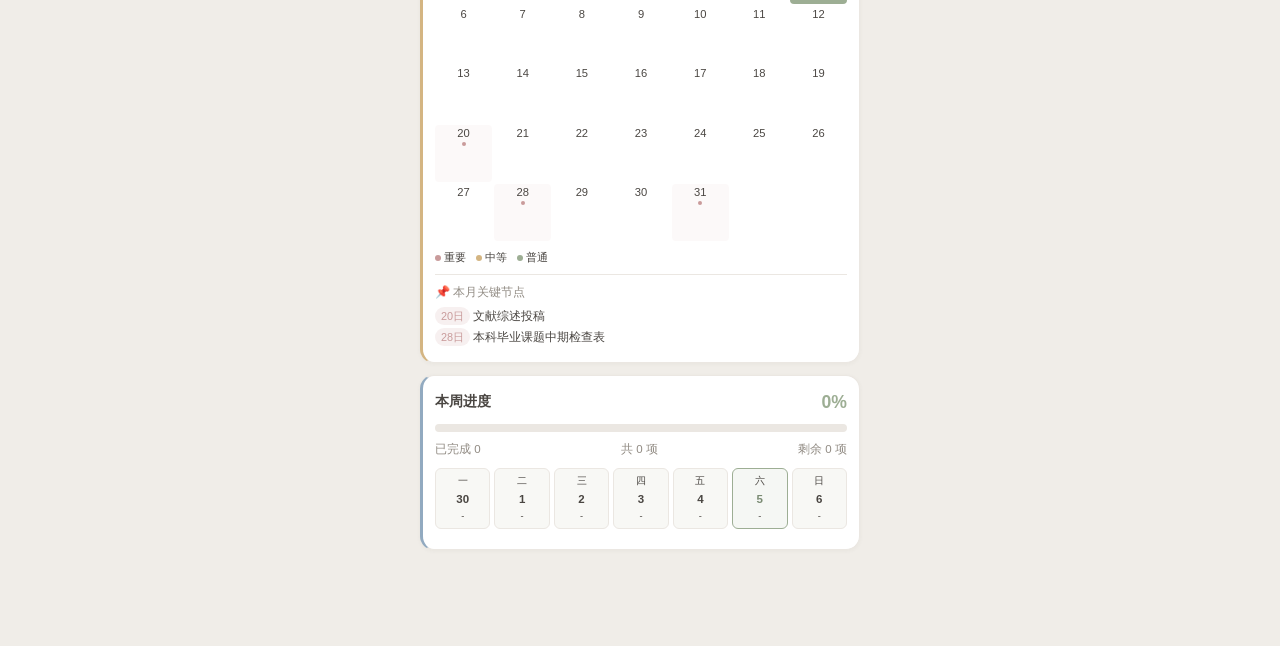
==== commit ceb2c6eb: "fix: 修复计划勾选/编辑/删除bug(网络优先SW v13+ensurePlanIds+自动刷新)" ====
--- a/index.html
+++ b/index.html
@@ -22,5 +22,42 @@
   <script src="content-data.js"></script>
   <script src="content-renderer.js"></script>
   <script src="./app.js"></script>
+  <script>
+    // === Service Worker 注册 + 自动更新 ===
+    if ('serviceWorker' in navigator) {
+      window.addEventListener('load', () => {
+        navigator.serviceWorker.register('./sw.js').then(reg => {
+          console.log('[SW] 注册成功');
+          // 监听更新
+          reg.addEventListener('updatefound', () => {
+            const newWorker = reg.installing;
+            if (newWorker) {
+              newWorker.addEventListener('statechange', () => {
+                if (newWorker.state === 'activated') {
+                  // 新SW已激活，自动刷新页面
+                  console.log('[SW] 新版本已激活，刷新页面');
+                  window.location.reload();
+                }
+              });
+            }
+          });
+        }).catch(err => console.warn('[SW] 注册失败:', err));
+
+        // 监听SW消息（activate时发送的刷新通知）
+        navigator.serviceWorker.addEventListener('message', (event) => {
+          if (event.data && event.data.type === 'SW_UPDATED') {
+            console.log('[SW] 收到更新通知，刷新页面');
+            window.location.reload();
+          }
+        });
+
+        // 检查控制器变化
+        navigator.serviceWorker.addEventListener('controllerchange', () => {
+          console.log('[SW] 控制器已变更');
+          window.location.reload();
+        });
+      });
+    }
+  </script>
 </body>
 </html>
--- a/style.css
+++ b/style.css
@@ -532,6 +532,25 @@
 .btn-delete:hover {
   color: var(--color-danger);
 }
+.btn-edit {
+  background: none;
+  border: none;
+  color: var(--color-text-secondary);
+  font-size: 1rem;
+  cursor: pointer;
+  padding: 4px 8px;
+  border-radius: var(--radius-small);
+  transition: color 0.2s;
+}
+.btn-edit:hover {
+  color: var(--color-info);
+}
+.record-actions {
+  display: flex;
+  gap: 2px;
+  align-items: center;
+  margin-left: auto;
+}
 
 /* ============================================
    9. 输入框 / 表单样式
@@ -1954,4 +1973,420 @@
 
 .checkbox-item input {
   margin: 0;
+}
+
+/* ============================================ */
+/* 月度日历样式 */
+/* ============================================ */
+.cal-card {
+  padding: 12px;
+  overflow: hidden;
+}
+.cal-weekdays {
+  display: grid;
+  grid-template-columns: repeat(7, 1fr);
+  margin-bottom: 8px;
+}
+.cal-weekday {
+  text-align: center;
+  font-size: 0.75rem;
+  color: var(--color-text-secondary);
+  font-weight: 600;
+  padding: 4px 0;
+}
+.cal-weekend-h {
+  color: var(--color-danger);
+}
+.cal-grid {
+  display: grid;
+  grid-template-columns: repeat(7, 1fr);
+  gap: 2px;
+}
+.cal-cell {
+  aspect-ratio: 1;
+  display: flex;
+  flex-direction: column;
+  align-items: center;
+  justify-content: flex-start;
+  padding: 4px 2px;
+  border-radius: var(--radius-small);
+  cursor: pointer;
+  transition: background 0.15s;
+  position: relative;
+  min-height: 48px;
+}
+.cal-cell:hover {
+  background: var(--color-primary-alpha);
+}
+.cal-empty {
+  cursor: default;
+}
+.cal-empty:hover {
+  background: transparent;
+}
+.cal-today {
+  background: var(--color-primary);
+  border-radius: var(--radius-small);
+}
+.cal-today .cal-day-num {
+  color: #fff;
+  font-weight: 700;
+}
+.cal-today .cal-dots .cal-dot {
+  border-color: rgba(255,255,255,0.4);
+}
+.cal-today .cal-dot-done {
+  background: #fff !important;
+  border-color: #fff !important;
+}
+.cal-has-high {
+  background: rgba(201,155,155,0.06);
+}
+.cal-all-done {
+  opacity: 0.5;
+}
+.cal-day-num {
+  font-size: 0.82rem;
+  font-weight: 500;
+  color: var(--color-text);
+  line-height: 1.2;
+}
+.cal-dots {
+  display: flex;
+  gap: 2px;
+  margin-top: 4px;
+  align-items: center;
+  flex-wrap: wrap;
+  justify-content: center;
+}
+.cal-dot {
+  width: 6px;
+  height: 6px;
+  border-radius: 50%;
+  background: var(--color-text-secondary);
+  border: 1px solid transparent;
+}
+.cal-dot-high {
+  background: var(--color-danger);
+}
+.cal-dot-mid {
+  background: var(--color-warning);
+}
+.cal-dot-low {
+  background: var(--color-info);
+}
+.cal-dot-milestone {
+  background: var(--color-danger);
+  border: 1px solid var(--color-danger);
+  box-shadow: 0 0 0 2px rgba(201,155,155,0.2);
+}
+.cal-dot-done {
+  background: var(--color-success) !important;
+  border-color: var(--color-success) !important;
+}
+.cal-more {
+  font-size: 0.6rem;
+  color: var(--color-text-secondary);
+  margin-left: 1px;
+}
+.cal-legend {
+  display: flex;
+  flex-wrap: wrap;
+  gap: 10px;
+  padding: 10px 14px;
+  font-size: 0.72rem;
+  color: var(--color-text-secondary);
+  justify-content: center;
+}
+.cal-legend-item {
+  display: flex;
+  align-items: center;
+  gap: 4px;
+}
+.cal-event-day {
+  padding: 8px 0;
+  border-bottom: 1px solid var(--color-border);
+}
+.cal-event-day:last-child {
+  border-bottom: none;
+}
+.cal-event-day strong {
+  font-size: 0.85rem;
+  color: var(--color-text);
+  display: block;
+  margin-bottom: 4px;
+}
+.cal-event-item {
+  display: flex;
+  align-items: flex-start;
+  gap: 6px;
+  padding: 3px 0;
+  font-size: 0.82rem;
+}
+.cal-event-tag {
+  font-size: 0.68rem;
+  padding: 1px 6px;
+  border-radius: 3px;
+  white-space: nowrap;
+  flex-shrink: 0;
+}
+.cal-event-tag.tag-danger {
+  background: rgba(201,155,155,0.15);
+  color: var(--color-danger);
+}
+.cal-event-tag.tag-priority-high {
+  background: rgba(201,155,155,0.1);
+  color: var(--color-danger);
+}
+.cal-event-tag.tag-priority-medium {
+  background: rgba(212,181,130,0.12);
+  color: var(--color-warning);
+}
+.cal-event-tag.tag-priority-low {
+  background: rgba(146,170,192,0.1);
+  color: var(--color-info);
+}
+.cal-event-text {
+  flex: 1;
+  color: var(--color-text);
+  line-height: 1.5;
+}
+.cal-event-text.done {
+  text-decoration: line-through;
+  color: var(--color-text-secondary);
+}
+.cal-event-desc {
+  color: var(--color-text-secondary);
+  font-size: 0.78rem;
+}
+.cal-detail-list {
+  display: flex;
+  flex-direction: column;
+  gap: 10px;
+}
+.cal-detail-item {
+  padding: 8px;
+  background: var(--color-bg);
+  border-radius: var(--radius-small);
+}
+
+/* ============================================ */
+/* 周日历样式 */
+/* ============================================ */
+.wcal-overview {
+  padding: 16px;
+}
+.wcal-overview-header {
+  display: flex;
+  justify-content: space-between;
+  align-items: center;
+  margin-bottom: 10px;
+}
+.wcal-overview-percent {
+  font-size: 1.5rem;
+  font-weight: 700;
+  color: var(--color-primary);
+}
+.wcal-overview-bar {
+  height: 8px;
+  background: var(--color-border);
+  border-radius: 4px;
+  overflow: hidden;
+  margin-bottom: 8px;
+}
+.wcal-overview-fill {
+  height: 100%;
+  background: var(--color-primary);
+  border-radius: 4px;
+  transition: width 0.3s ease;
+}
+.wcal-overview-stats {
+  display: flex;
+  justify-content: space-between;
+  font-size: 0.75rem;
+  color: var(--color-text-secondary);
+}
+.wcal-days {
+  display: flex;
+  flex-direction: column;
+  gap: 10px;
+}
+.wcal-day-card {
+  background: var(--color-card);
+  border-radius: var(--radius-normal);
+  padding: 12px 14px;
+  border: 1px solid var(--color-border);
+  box-shadow: var(--shadow-sm);
+}
+.wcal-today {
+  border-color: var(--color-primary);
+  border-width: 2px;
+  background: rgba(157,174,148,0.04);
+}
+.wcal-past {
+  opacity: 0.6;
+}
+.wcal-day-header {
+  display: flex;
+  align-items: center;
+  gap: 8px;
+  margin-bottom: 8px;
+}
+.wcal-day-name {
+  font-weight: 600;
+  font-size: 0.9rem;
+  color: var(--color-text);
+}
+.wcal-day-date {
+  font-size: 0.78rem;
+  color: var(--color-text-secondary);
+}
+.wcal-progress-bar {
+  height: 4px;
+  background: var(--color-border);
+  border-radius: 2px;
+  overflow: hidden;
+  margin-bottom: 4px;
+}
+.wcal-progress-fill {
+  height: 100%;
+  background: var(--color-primary);
+  border-radius: 2px;
+  transition: width 0.3s;
+}
+.wcal-progress-text {
+  font-size: 0.72rem;
+  color: var(--color-text-secondary);
+  margin-bottom: 8px;
+}
+.wcal-no-task {
+  font-size: 0.8rem;
+  color: var(--color-text-secondary);
+  padding: 6px 0;
+}
+.wcal-tasks {
+  display: flex;
+  flex-direction: column;
+  gap: 4px;
+}
+.wcal-task {
+  display: flex;
+  align-items: center;
+  gap: 6px;
+  padding: 5px 8px;
+  border-radius: var(--radius-small);
+  cursor: pointer;
+  transition: background 0.15s;
+  font-size: 0.82rem;
+}
+.wcal-task:hover {
+  background: var(--color-bg);
+}
+.wcal-task.done .wcal-task-text {
+  text-decoration: line-through;
+  color: var(--color-text-secondary);
+}
+.wcal-task-high {
+  border-left: 3px solid var(--color-danger);
+  padding-left: 6px;
+}
+.wcal-task-check {
+  font-size: 0.85rem;
+  color: var(--color-primary);
+  flex-shrink: 0;
+}
+.wcal-task-text {
+  flex: 1;
+  color: var(--color-text);
+  line-height: 1.4;
+}
+.wcal-milestone {
+  display: flex;
+  align-items: center;
+  gap: 8px;
+  padding: 8px 0;
+  border-bottom: 1px solid var(--color-border);
+  font-size: 0.85rem;
+}
+.wcal-milestone:last-child {
+  border-bottom: none;
+}
+.wcal-milestone-text {
+  flex: 1;
+  font-weight: 500;
+  color: var(--color-text);
+}
+.wcal-milestone-date {
+  font-size: 0.75rem;
+  color: var(--color-text-secondary);
+}
+
+/* ============================================ */
+/* 首页底部迷你日历样式 */
+/* ============================================ */
+.mini-cal-grid {
+  display: grid;
+  grid-template-columns: repeat(7, 1fr);
+  gap: 2px;
+}
+.mini-cal-head {
+  text-align: center;
+  font-size: 0.62rem;
+  color: var(--color-text-secondary);
+  font-weight: 600;
+  padding: 2px 0;
+}
+.mini-cal-head.mini-cal-weekend {
+  color: var(--color-danger);
+}
+.mini-cal-cell {
+  aspect-ratio: 1;
+  display: flex;
+  flex-direction: column;
+  align-items: center;
+  justify-content: flex-start;
+  padding: 2px 1px;
+  border-radius: 4px;
+  cursor: pointer;
+  transition: background 0.15s;
+  min-height: 32px;
+}
+.mini-cal-cell:hover {
+  background: var(--color-primary-alpha);
+}
+.mini-cal-empty {
+  cursor: default;
+}
+.mini-cal-empty:hover {
+  background: transparent;
+}
+.mini-cal-today {
+  background: var(--color-primary);
+  border-radius: 4px;
+}
+.mini-cal-today .mini-cal-num {
+  color: #fff;
+  font-weight: 700;
+}
+.mini-cal-has-high {
+  background: rgba(201,155,155,0.06);
+}
+.mini-cal-all-done {
+  opacity: 0.5;
+}
+.mini-cal-num {
+  font-size: 0.7rem;
+  font-weight: 500;
+  color: var(--color-text);
+  line-height: 1.2;
+}
+.mini-cal-dots {
+  display: flex;
+  gap: 2px;
+  margin-top: 2px;
+  align-items: center;
+  justify-content: center;
+}
+.home-calendar-section {
+  margin-top: 8px;
 }
